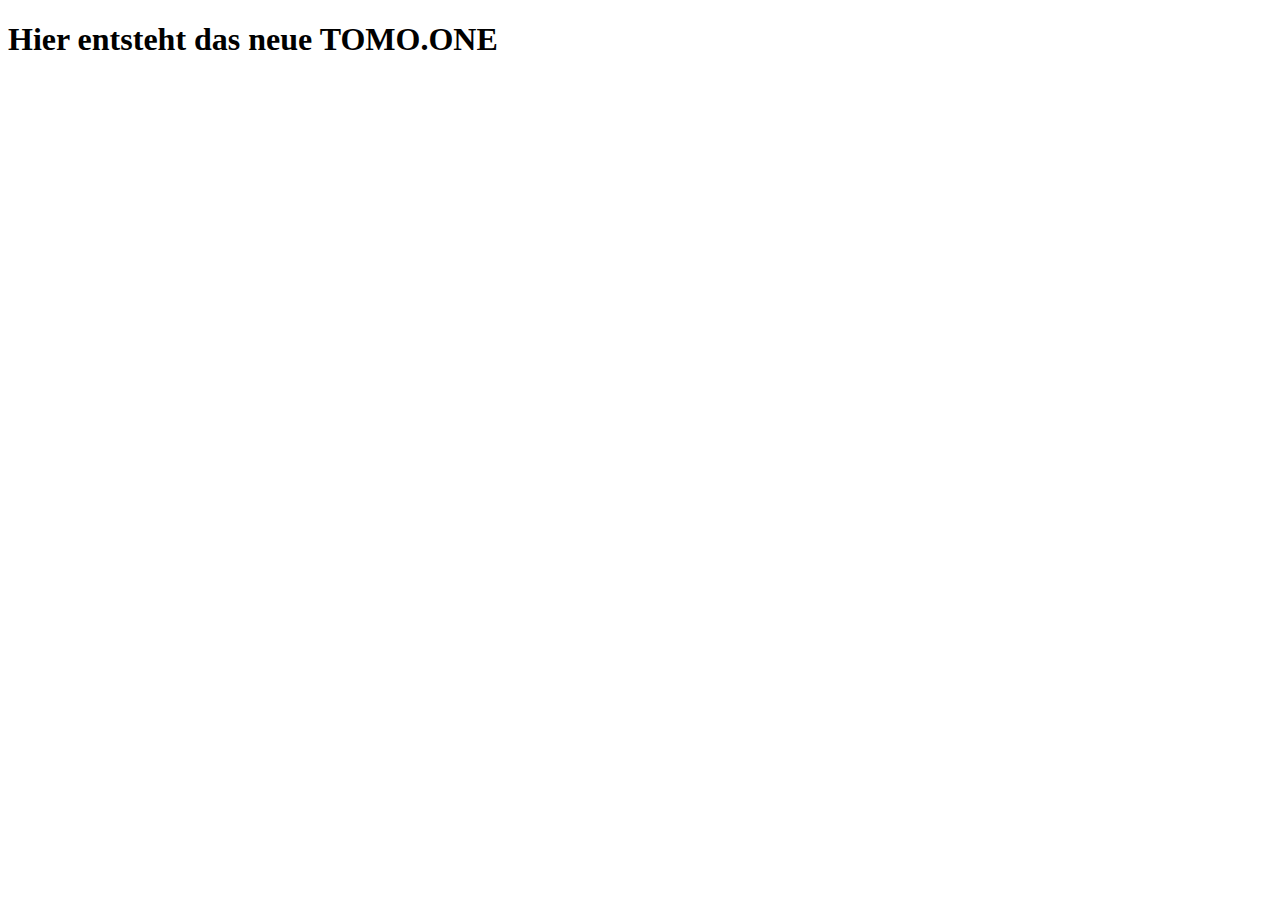
==== index.html @ e06f419a "index.html revised" ====
<!DOCTYPE html>
<html lang="de">
  <head>
    <meta charset="utf-8">
    <meta name="viewport" content="width=device-width, initial-scale=1.0">
    <title>TOMO ONE</title>
  </head>
  <body>
    <h1>Hier entsteht das neue TOMO.ONE</h1>

  </body>
</html>
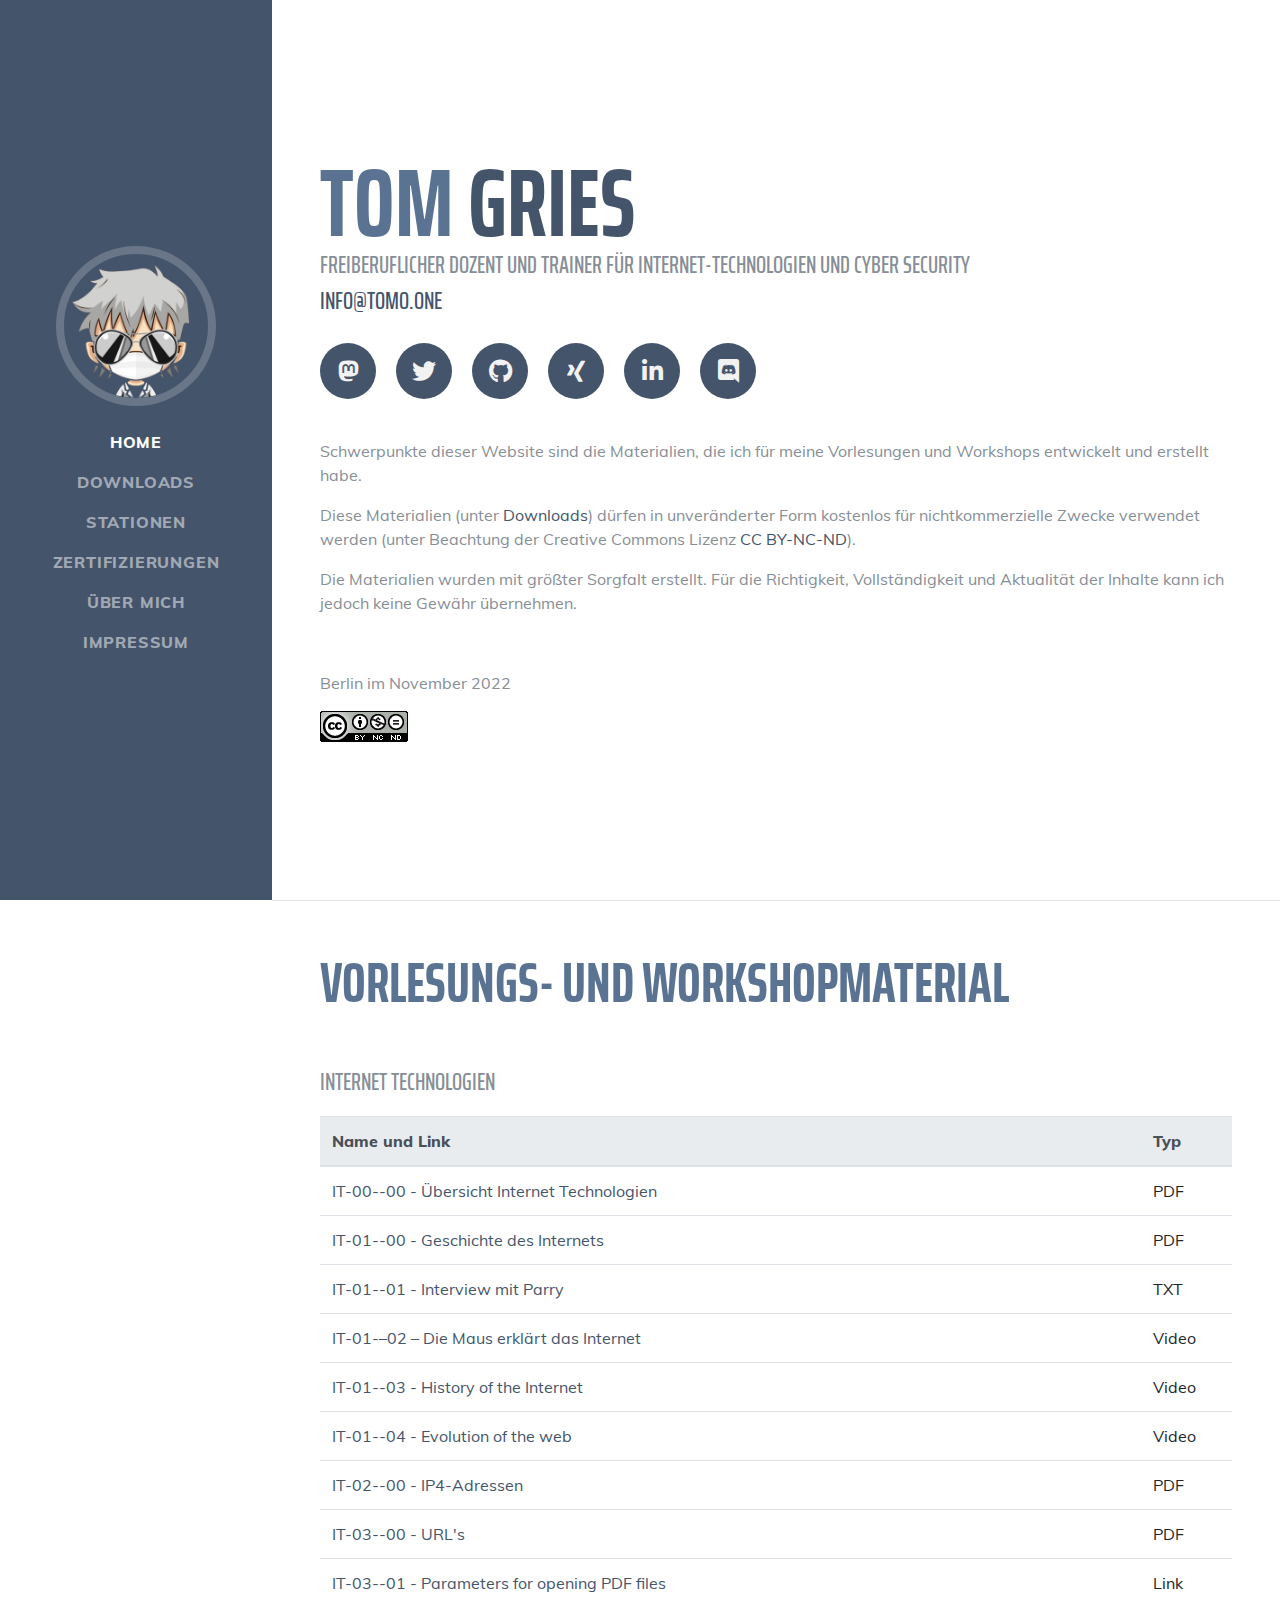
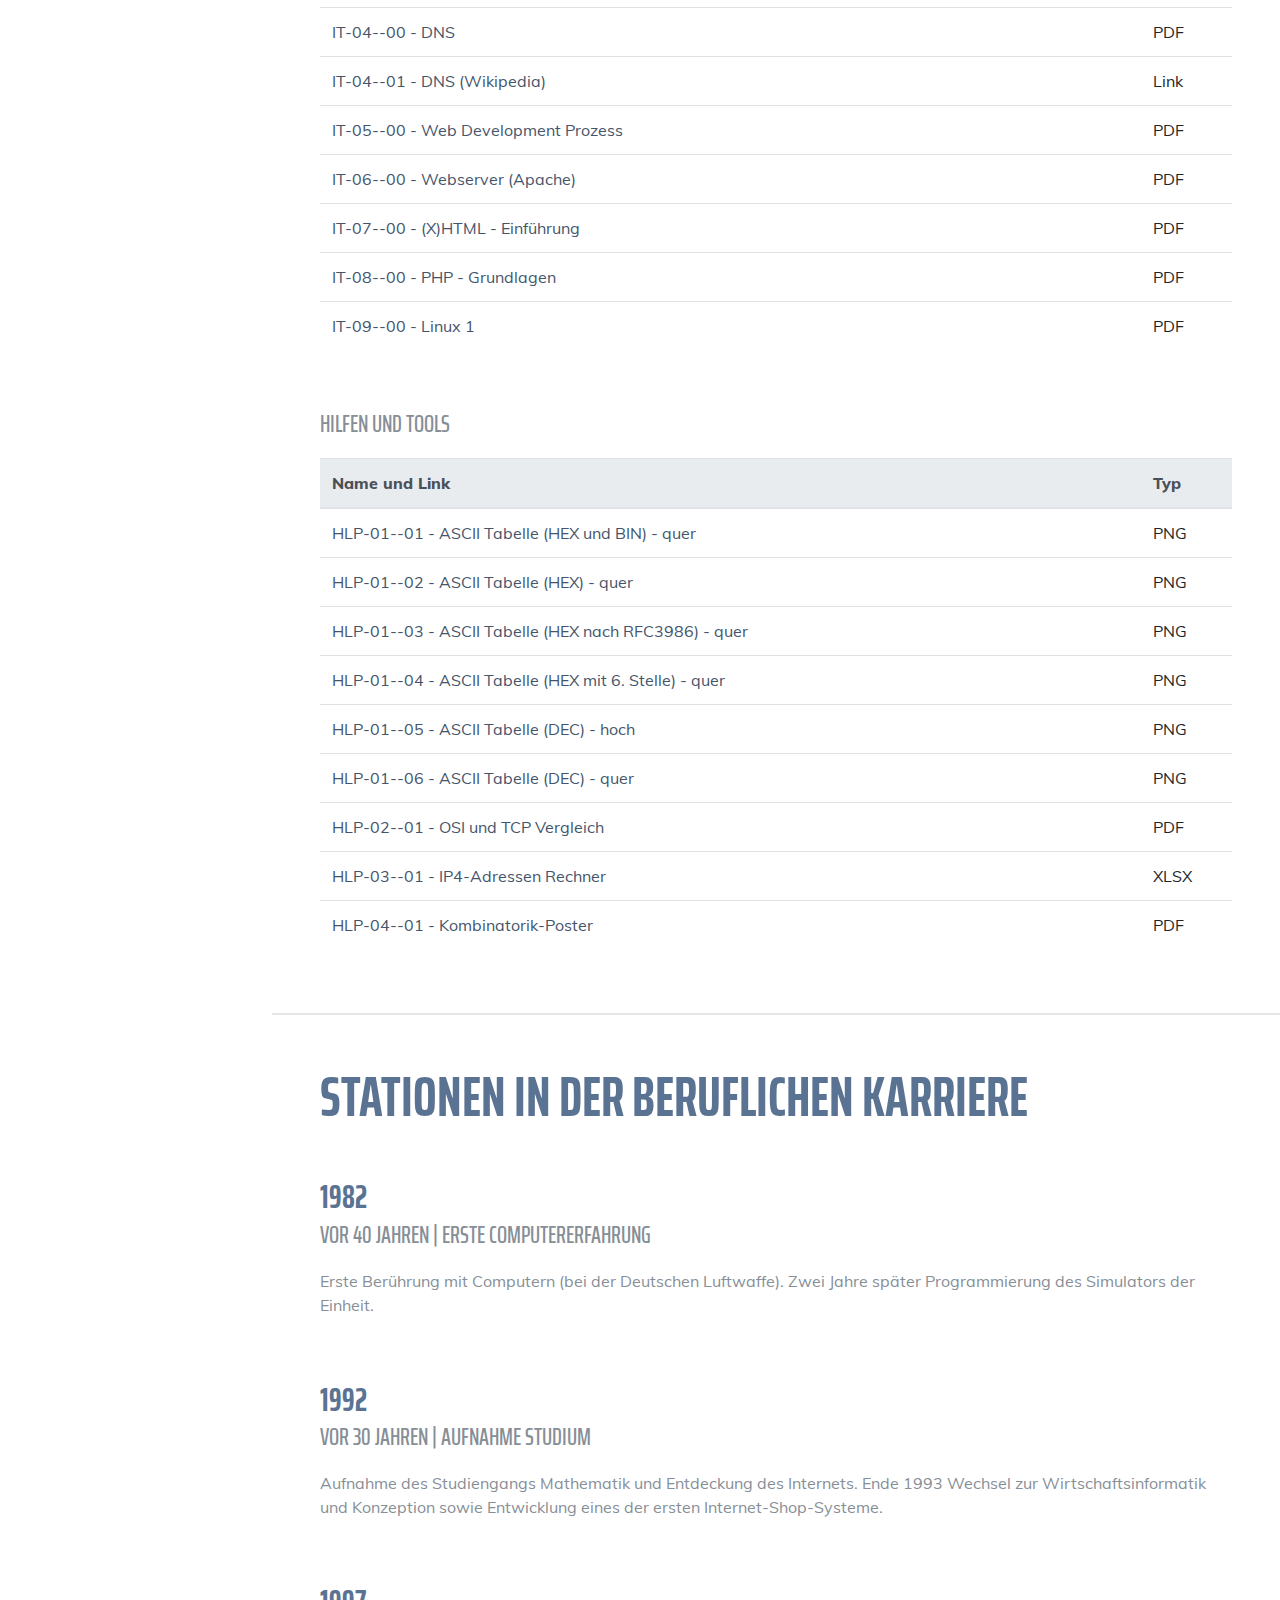
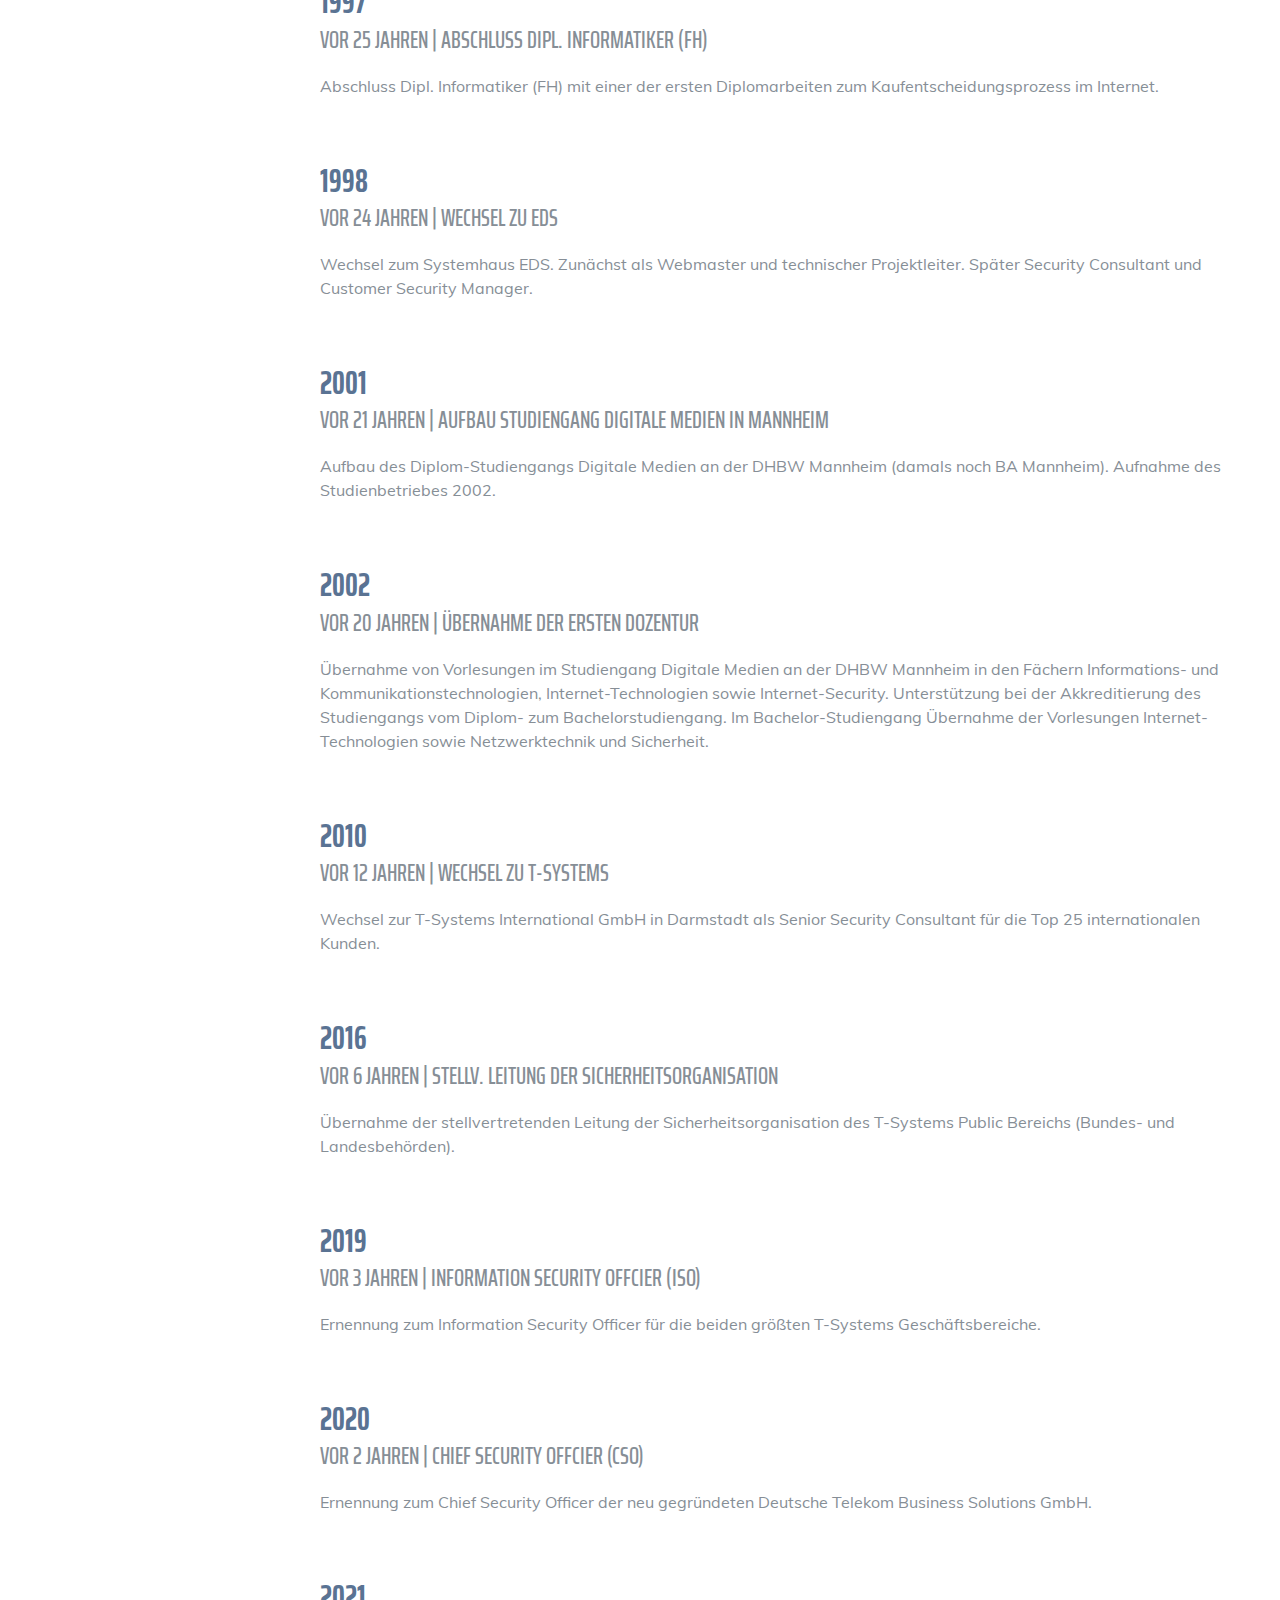
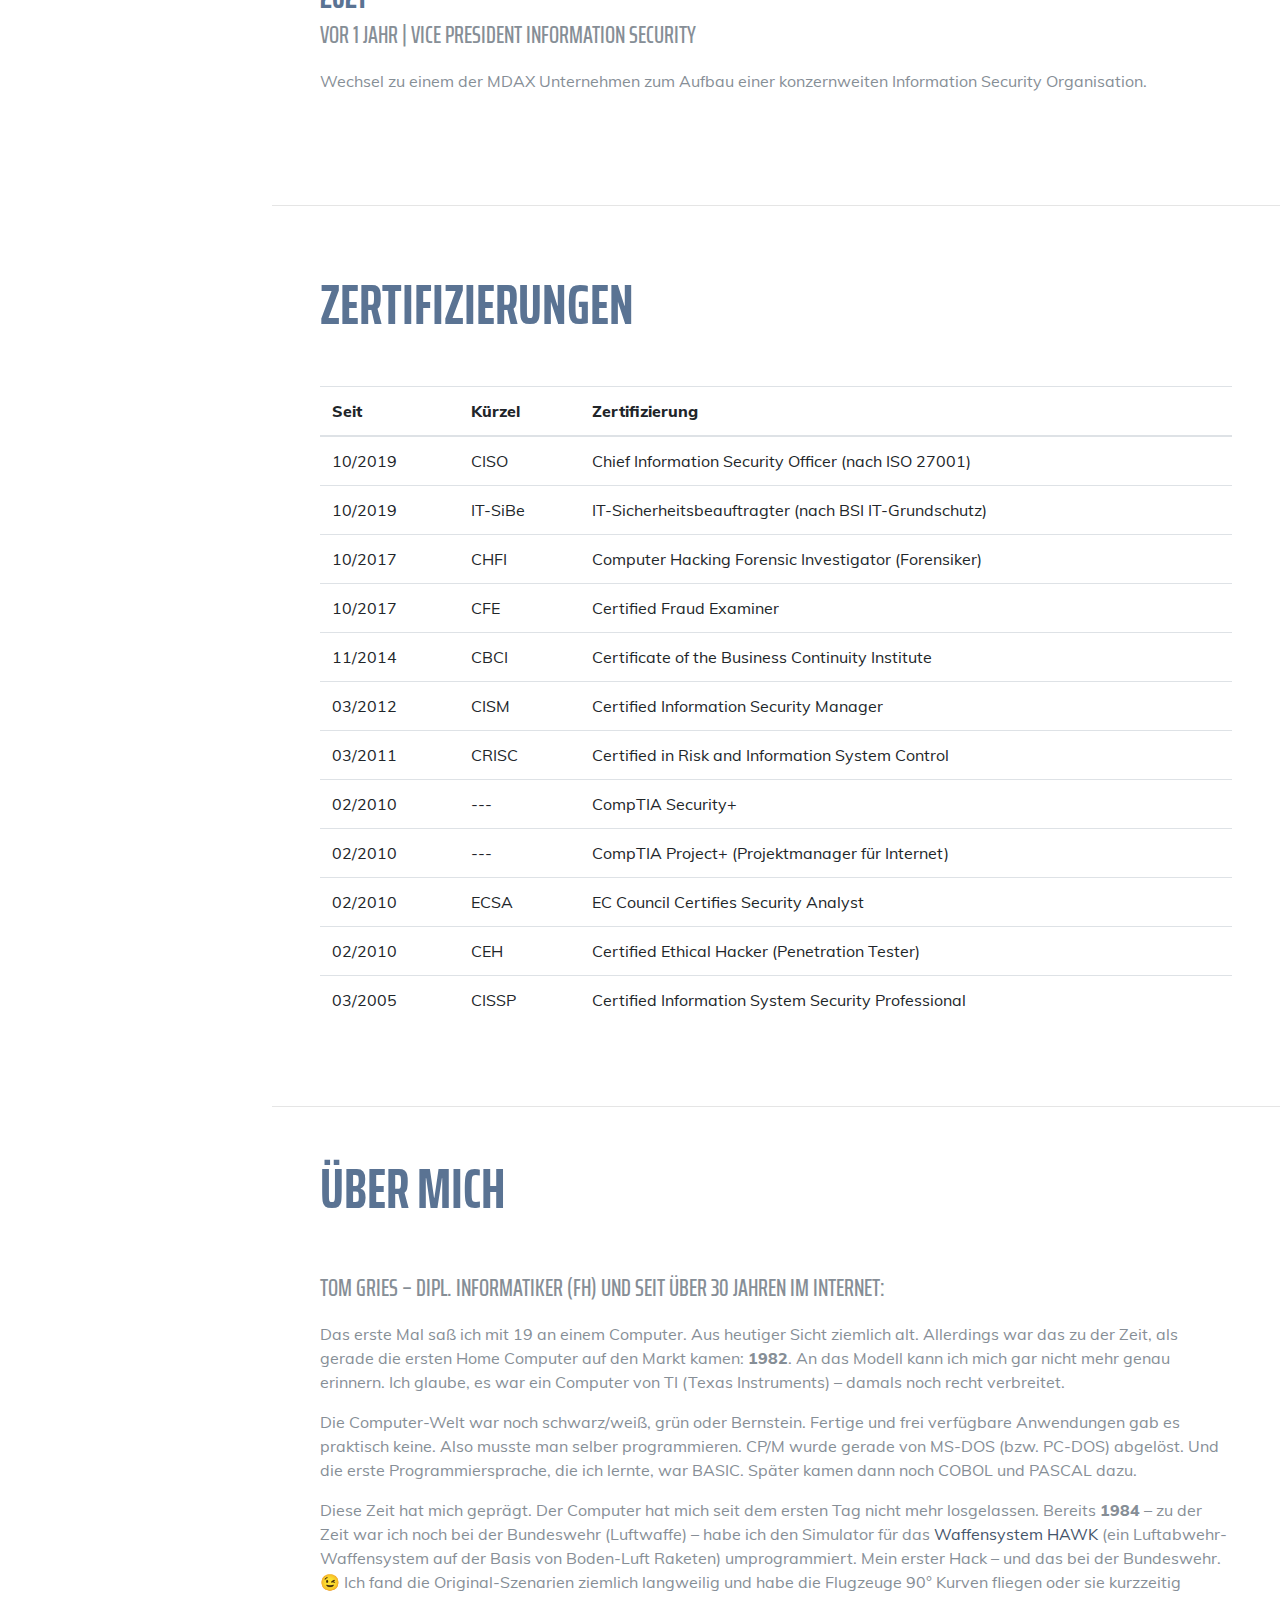
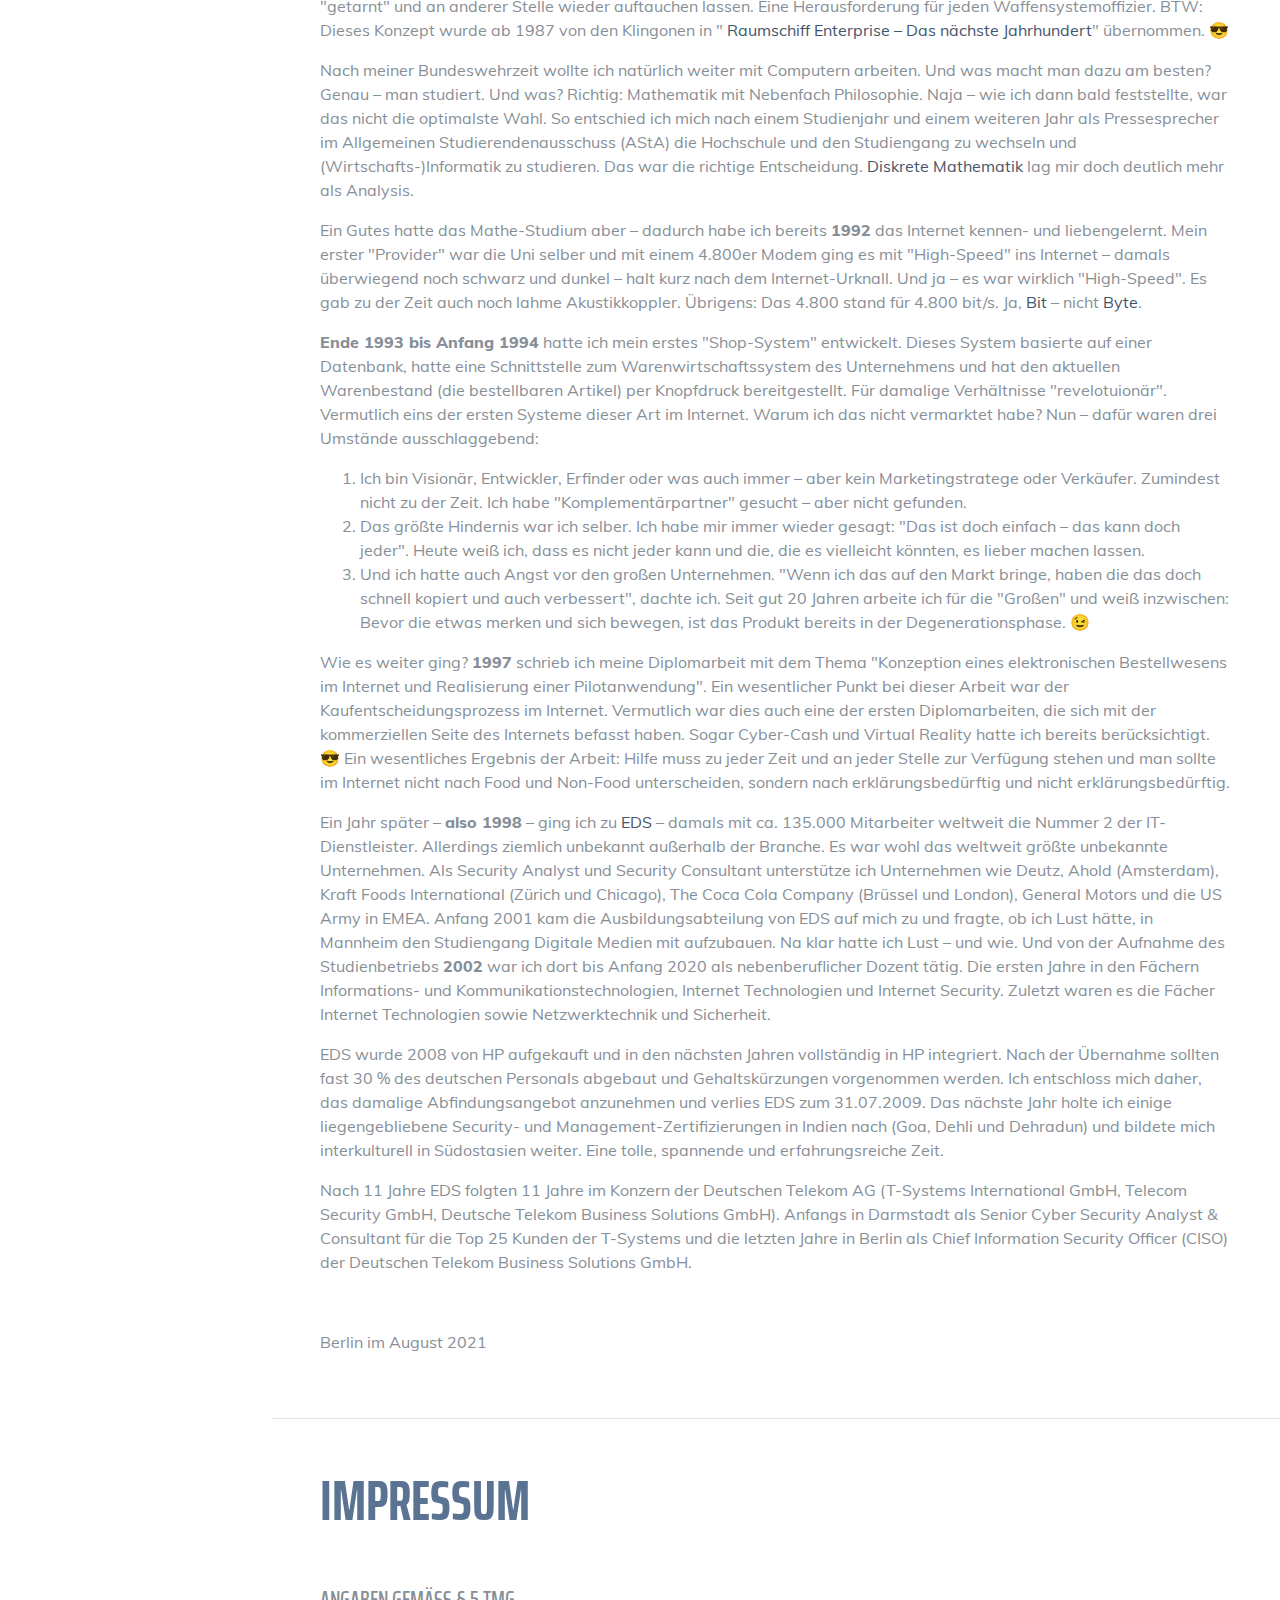
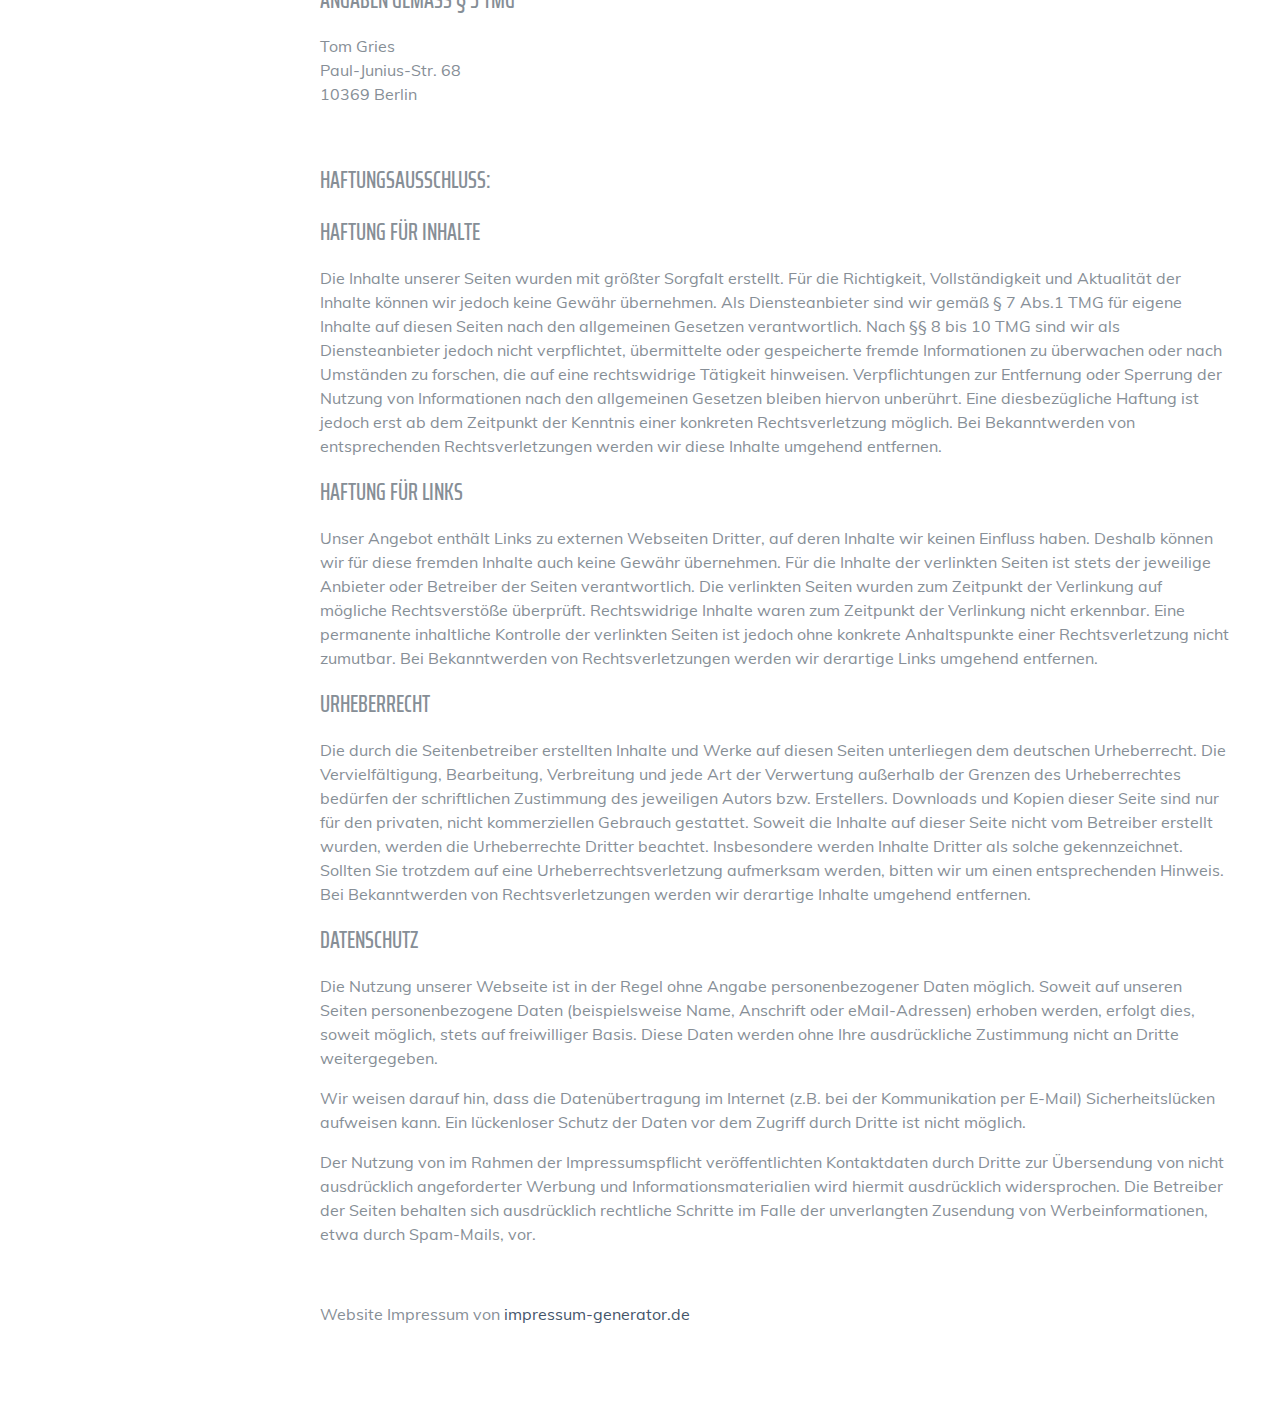
==== commit 2c7509b8: "Release candidate 2022-11-20 - tomo.html renamed to index.html" ====
--- a/index.html
+++ b/index.html
@@ -1,12 +1,647 @@
 <!DOCTYPE html>
-<html lang="de">
-  <head>
+<html lang="de"><head>
+<meta http-equiv="content-type" content="text/html; charset=UTF-8">
+
     <meta charset="utf-8">
-    <meta name="viewport" content="width=device-width, initial-scale=1.0">
-    <title>TOMO ONE</title>
-  </head>
-  <body>
-    <h1>Hier entsteht das neue TOMO.ONE</h1>
-
-  </body>
-</html>
+    <meta name="viewport" content="width=device-width, initial-scale=1, shrink-to-fit=no">
+    <meta name="description" content="">
+    <meta name="author" content="Tom Gries">
+
+    <title>TOMO.ONE</title>
+
+    <!-- Bootstrap core CSS -->
+    <link href="./.include/bootstrap.min.css" rel="stylesheet">
+
+    <!-- Custom fonts for this template -->
+    <link href="./.include/fonts.css" rel="stylesheet">
+    <link href="./.include/fontawesome.min.css" rel="stylesheet">
+
+    <!-- Custom styles for this template -->
+    <link href="./.include/resume.min.css" rel="stylesheet">
+    <link href="./.include/tomo-one.css" rel="stylesheet">
+
+</head>
+
+<body id="page-top">
+
+    <nav class="navbar navbar-expand-lg navbar-dark bg-primary fixed-top" id="sideNav">
+        <a class="navbar-brand js-scroll-trigger" href="#page-top">
+            <span class="d-block d-lg-none">Tom  Gries</span>
+            <span class="d-none d-lg-block">
+        <img class="img-fluid img-profile rounded-circle mx-auto mb-2" src="./images/TOMO-Mii_white2_640x640.png" alt="">
+      </span>
+        </a>
+        <button class="navbar-toggler" type="button" data-toggle="collapse" data-target="#navbarSupportedContent" aria-controls="navbarSupportedContent" aria-expanded="false" aria-label="Toggle navigation">
+      <span class="navbar-toggler-icon"></span>
+    </button>
+        <div class="collapse navbar-collapse" id="navbarSupportedContent">
+            <ul class="navbar-nav">
+                <li class="nav-item">
+                    <a class="nav-link js-scroll-trigger active" href="#home">Home</a>
+                </li>
+                <li class="nav-item">
+                    <a class="nav-link js-scroll-trigger" href="#downloads">Downloads</a>
+                </li>
+                <li class="nav-item">
+                    <a class="nav-link js-scroll-trigger" href="#stationen">Stationen</a>
+                </li>
+                <li class="nav-item">
+                    <a class="nav-link js-scroll-trigger" href="#certs">Zertifizierungen</a>
+                </li>
+                <li class="nav-item">
+                    <a class="nav-link js-scroll-trigger" href="#about">Über mich</a>
+                </li>
+                <li class="nav-item">
+                    <a class="nav-link js-scroll-trigger" href="#impressum">Impressum</a>
+                </li>
+            </ul>
+        </div>
+    </nav>
+
+    <div class="container-fluid p-0">
+
+        <section class="resume-section p-3 p-lg-5 d-flex align-items-center" id="home">
+            <div class="w-100">
+                <h1 class="mb-0">Tom
+                    <span class="text-primary">Gries</span>
+                </h1>
+                <div class="subheading mb-0">Freiberuflicher Dozent und Trainer für Internet-Technologien und Cyber Security</div>
+                <div class="subheading mb-4"><a href="mailto:info@tomo.one">info@tomo.one</a></div>
+                <div class="social-icons">
+                    <a href="https://social.tchncs.de/@tomo">
+                        <i class="fab fa-mastodon"></i>
+                    </a>
+                    <a href="https://twitter.com/_TomGries_">
+                        <i class="fab fa-twitter"></i>
+                    </a>
+                    <a href="https://github.com/tomo-one">
+                        <i class="fab fa-github"></i>
+                    </a>
+                    <a href="https://www.xing.com/profile/Tom_Gries">
+                        <i class="fab fa-xing"></i>
+                    </a>
+                    <a href="https://www.linkedin.com/in/tomgries/">
+                        <i class="fab fa-linkedin-in"></i>
+                    </a>
+                    <a href="https://discord.gg/vsZCUYxrZB">
+                        <i class="fab fa-discord"></i>
+                    </a>
+                    <!--
+          <a href="#">
+            <i class="fab fa-github"></i>
+          </a>
+          <a href="#">
+            <i class="fab fa-twitter"></i>
+          </a>
+          <a href="#">
+            <i class="fab fa-facebook-f"></i>
+          </a>
+-->
+                </div>
+                <p>&nbsp;</p>
+                <p>Schwerpunkte dieser Website sind die Materialien, die ich für meine Vorlesungen 
+                    und Workshops entwickelt und erstellt habe.</p>
+                <p>Diese Materialien (unter <a href="#downloads">Downloads</a>) dürfen in unveränderter
+                     Form kostenlos für nichtkommerzielle Zwecke verwendet werden (unter Beachtung der Creative Commons Lizenz <a href="https://creativecommons.org/licenses/by-nc-nd/3.0/de/" target="_new">CC BY-NC-ND</a>).</p>
+                <p>Die Materialien wurden mit größter Sorgfalt erstellt. Für die Richtigkeit, 
+                    Vollständigkeit und Aktualität der Inhalte kann ich jedoch keine Gewähr übernehmen.</p>
+                <p>&nbsp;</p>
+                <p>Berlin im November 2022</p>
+                <img src="./images/CC_BY-NC-ND_88x31.png" />
+            </div>
+        </section>
+
+        <hr class="m-0">
+
+        <section class="resume-section p-3 p-lg-5 d-flex align-items-center" id="downloads">
+            <div class="w-100">
+                <h2 class="mb-5">Vorlesungs- und Workshopmaterial</h2>
+                <div class="subheading mb-3">Internet Technologien</div>
+                <table class="table">
+                    <thead class="thead-light">
+                        <tr>
+                            <th width="90%">Name und Link</th>
+                            <th width="10%">Typ</th>
+                        </tr>
+                    </thead>
+                    <tbody>
+                        <tr>
+                            <td><a href="http://docs.tx7.de/TT-HJY" target="_blank">IT-00--00 - Übersicht Internet Technologien</a></td>
+                            <td>PDF</td>
+                        </tr>
+                        <tr>
+                            <td><a href="http://docs.tx7.de/TT-A4V" target="_blank">IT-01--00 - Geschichte des Internets</a></td>
+                            <td>PDF</td>
+                        </tr>
+                        <tr>
+                            <td><a href="http://docs.tx7.de/TT-FMR" target="_blank">IT-01--01 - Interview mit Parry</a></td>
+                            <td>TXT</td>
+                        </tr>
+                        <tr>
+                            <td><a href="http://docs.tx7.de/TT-YJ6" target="_blank">IT-01-–02 – Die Maus erklärt das Internet</a></td>
+                            <td>Video</td>
+                        </tr>
+                        <tr>
+                            <td><a href="http://docs.tx7.de/TT-46T" target="_blank">IT-01--03 - History of the Internet</a></td>
+                            <td>Video</td>
+                        </tr>
+                        <tr>
+                            <td><a href="http://docs.tx7.de/TT-DPX" target="_blank">IT-01--04 - Evolution of the web</a></td>
+                            <td>Video</td>
+                        </tr>
+                        <tr>
+                            <td><a href="http://docs.tx7.de/TT-65F" target="_blank">IT-02--00 - IP4-Adressen</a></td>
+                            <td>PDF</td>
+                        </tr>
+                        <tr>
+                            <td><a href="http://docs.tx7.de/TT-H5R" target="_blank">IT-03--00 - URL's</a></td>
+                            <td>PDF</td>
+                        </tr>
+                        <tr>
+                            <td><a href="http://docs.tx7.de/TT-U9M" target="_blank">IT-03--01 - Parameters for opening PDF files</a></td>
+                            <td>Link</td>
+                        </tr>
+                        <tr>
+                            <td><a href="http://docs.tx7.de/TT-LGB" target="_blank">IT-04--00 - DNS</a></td>
+                            <td>PDF</td>
+                        </tr>
+                        <tr>
+                            <td><a href="http://docs.tx7.de/TT-8SV" target="_blank">IT-04--01 - DNS (Wikipedia)</a></td>
+                            <td>Link</td>
+                        </tr>
+                        <tr>
+                            <td><a href="http://docs.tx7.de/TT-RC4" target="_blank">IT-05--00 - Web Development Prozess</a></td>
+                            <td>PDF</td>
+                        </tr>
+                        <tr>
+                            <td><a href="http://docs.tx7.de/TT-NC7" target="_blank">IT-06--00 - Webserver (Apache)</a></td>
+                            <td>PDF</td>
+                        </tr>
+                        <tr>
+                            <td><a href="http://docs.tx7.de/TT-VL4" target="_blank">IT-07--00 - (X)HTML - Einführung</a></td>
+                            <td>PDF</td>
+                        </tr>
+                        <tr>
+                            <td><a href="http://docs.tx7.de/TT-UU5" target="_blank">IT-08--00 - PHP - Grundlagen</a></td>
+                            <td>PDF</td>
+                        </tr>
+                        <tr>
+                            <td><a href="http://docs.tx7.de/TT-2XE" target="_blank">IT-09--00 - Linux 1</a></td>
+                            <td>PDF</td>
+                        </tr>
+                    </tbody>
+                </table>
+                <p>&nbsp;</p>
+                <div class="subheading mb-3">Hilfen und Tools</div>
+                <table class="table">
+                    <thead class="thead-light">
+                        <tr>
+                            <th width="90%">Name und Link</th>
+                            <th width="10%">Typ</th>
+                        </tr>
+                    </thead>
+                    <tbody>
+                        <tr>
+                            <td><a href="http://docs.tx7.de/TT-N5P" target="_blank">HLP-01--01 - ASCII Tabelle (HEX und BIN) - quer</a></td>
+                            <td>PNG</td>
+                        </tr>
+                        <tr>
+                            <td><a href="http://docs.tx7.de/TT-FUW" target="_blank">HLP-01--02 - ASCII Tabelle (HEX) - quer</a></td>
+                            <td>PNG</td>
+                        </tr>
+                        <tr>
+                            <td><a href="http://docs.tx7.de/TT-664" target="_blank">HLP-01--03 - ASCII Tabelle (HEX nach RFC3986) - quer</a></td>
+                            <td>PNG</td>
+                        </tr>
+                        <tr>
+                            <td><a href="http://docs.tx7.de/TT-LKJ" target="_blank">HLP-01--04 - ASCII Tabelle (HEX mit 6. Stelle) - quer</a></td>
+                            <td>PNG</td>
+                        </tr>
+                        <tr>
+                            <td><a href="http://docs.tx7.de/TT-D4E" target="_blank">HLP-01--05 - ASCII Tabelle (DEC) - hoch</a></td>
+                            <td>PNG</td>
+                        </tr>
+                        <tr>
+                            <td><a href="http://docs.tx7.de/TT-X4A" target="_blank">HLP-01--06 - ASCII Tabelle (DEC) - quer</a></td>
+                            <td>PNG</td>
+                        </tr>
+                        <tr>
+                            <td><a href="http://docs.tx7.de/TT-35F" target="_blank">HLP-02--01 - OSI und TCP Vergleich</a></td>
+                            <td>PDF</td>
+                        </tr>
+                        <tr>
+                            <td><a href="http://docs.tx7.de/TT-W4X" target="_blank">HLP-03--01 - IP4-Adressen Rechner</a></td>
+                            <td>XLSX</td>
+                        </tr>
+                        <tr>
+                            <td><a href="http://docs.tx7.de/TT-YXC" target="_blank">HLP-04--01 - Kombinatorik-Poster</a></td>
+                            <td>PDF</td>
+                        </tr>
+                    </tbody>
+                </table>
+            </div>
+        </section>
+
+        <hr class="m-0">
+
+        <hr class="m-0">
+
+        <section class="resume-section p-3 p-lg-5 d-flex justify-content-center" id="stationen">
+            <div class="w-100">
+                <h2 class="mb-5">Stationen in der beruflichen Karriere</h2>
+
+                <div class="resume-item d-flex flex-column flex-md-row justify-content-between mb-5">
+                    <div class="resume-content">
+                        <h3 class="mb-0">1982</h3>
+                        <div class="subheading mb-3">vor 40 Jahren | Erste Computererfahrung</div>
+                        <p>Erste Berührung mit Computern (bei der Deutschen Luftwaffe). Zwei Jahre später Programmierung des Simulators der Einheit.</p>
+                    </div>
+                </div>
+
+                <div class="resume-item d-flex flex-column flex-md-row justify-content-between mb-5">
+                    <div class="resume-content">
+                        <h3 class="mb-0">1992</h3>
+                        <div class="subheading mb-3">vor 30 Jahren | Aufnahme Studium</div>
+                        <p>Aufnahme des Studiengangs Mathematik und 
+Entdeckung des Internets. Ende 1993 Wechsel zur Wirtschaftsinformatik 
+und Konzeption sowie Entwicklung eines der ersten Internet-Shop-Systeme.</p>
+                    </div>
+                </div>
+
+                <div class="resume-item d-flex flex-column flex-md-row justify-content-between mb-5">
+                    <div class="resume-content">
+                        <h3 class="mb-0">1997</h3>
+                        <div class="subheading mb-3">vor 25 Jahren | Abschluss Dipl. Informatiker (FH)</div>
+                        <p>Abschluss Dipl. Informatiker (FH) mit einer der ersten Diplomarbeiten zum Kaufentscheidungsprozess im Internet.</p>
+                    </div>
+                </div>
+
+                <div class="resume-item d-flex flex-column flex-md-row justify-content-between mb-5">
+                    <div class="resume-content">
+                        <h3 class="mb-0">1998</h3>
+                        <div class="subheading mb-3">vor 24 Jahren | Wechsel zu EDS</div>
+                        <p> Wechsel zum Systemhaus EDS. Zunächst als 
+Webmaster und technischer Projektleiter. Später Security Consultant und 
+Customer Security Manager.</p>
+                    </div>
+                </div>
+
+                <div class="resume-item d-flex flex-column flex-md-row justify-content-between mb-5">
+                    <div class="resume-content">
+                        <h3 class="mb-0">2001</h3>
+                        <div class="subheading mb-3">vor 21 Jahren | Aufbau Studiengang Digitale Medien in Mannheim</div>
+                        <p>Aufbau des Diplom-Studiengangs Digitale 
+Medien an der DHBW Mannheim (damals noch BA Mannheim). Aufnahme des 
+Studienbetriebes 2002.</p>
+                    </div>
+                </div>
+
+                <div class="resume-item d-flex flex-column flex-md-row justify-content-between mb-5">
+                    <div class="resume-content">
+                        <h3 class="mb-0">2002</h3>
+                        <div class="subheading mb-3">vor 20 Jahren | Übernahme der ersten Dozentur</div>
+                        <p>Übernahme von Vorlesungen im Studiengang 
+Digitale Medien an der DHBW Mannheim in den Fächern Informations- und 
+Kommunikationstechnologien, Internet-Technologien sowie 
+Internet-Security. Unterstützung bei der Akkreditierung des
+                            Studiengangs vom Diplom- zum 
+Bachelorstudiengang. Im Bachelor-Studiengang Übernahme der Vorlesungen 
+Internet-Technologien sowie Netzwerktechnik und Sicherheit.</p>
+                    </div>
+                </div>
+
+                <div class="resume-item d-flex flex-column flex-md-row justify-content-between mb-5">
+                    <div class="resume-content">
+                        <h3 class="mb-0">2010</h3>
+                        <div class="subheading mb-3">vor 12 Jahren | Wechsel zu T-Systems</div>
+                        <p>Wechsel zur T-Systems International GmbH in Darmstadt als Senior Security Consultant für die Top 25 internationalen Kunden.</p>
+                    </div>
+                </div>
+
+                <div class="resume-item d-flex flex-column flex-md-row justify-content-between mb-5">
+                    <div class="resume-content">
+                        <h3 class="mb-0">2016</h3>
+                        <div class="subheading mb-3">vor 6 Jahren | Stellv. Leitung der Sicherheitsorganisation</div>
+                        <p>Übernahme der stellvertretenden Leitung der Sicherheitsorganisation des T-Systems Public Bereichs (Bundes- und Landesbehörden).</p>
+                    </div>
+                </div>
+
+                <div class="resume-item d-flex flex-column flex-md-row justify-content-between mb-5">
+                    <div class="resume-content">
+                        <h3 class="mb-0">2019</h3>
+                        <div class="subheading mb-3">vor 3 Jahren | Information Security Offcier (ISO)</div>
+                        <p>Ernennung zum Information Security Officer für die beiden größten T-Systems Geschäftsbereiche.</p>
+                    </div>
+                </div>
+
+                <div class="resume-item d-flex flex-column flex-md-row justify-content-between mb-5">
+                    <div class="resume-content">
+                        <h3 class="mb-0">2020</h3>
+                        <div class="subheading mb-3">vor 2 Jahren | Chief Security Offcier (CSO)</div>
+                        <p>Ernennung zum Chief Security Officer der neu gegründeten Deutsche Telekom Business Solutions GmbH.</p>
+                    </div>
+                </div>
+
+                <div class="resume-item d-flex flex-column flex-md-row justify-content-between mb-5">
+                    <div class="resume-content">
+                        <h3 class="mb-0">2021</h3>
+                        <div class="subheading mb-3">vor 1 Jahr | Vice President Information Security</div>
+                        <p>Wechsel zu einem der MDAX Unternehmen zum Aufbau einer konzernweiten Information Security Organisation.</p>
+                    </div>
+                </div>
+
+            </div>
+
+        </section>
+
+        <hr class="m-0">
+
+        <section class="resume-section p-3 p-lg-5 d-flex align-items-center" id="certs">
+            <div class="w-100">
+                <h2 class="mb-5">Zertifizierungen</h2>
+                <table class="table">
+                    <thead>
+                        <tr>
+                            <th>Seit</th>
+                            <th>Kürzel</th>
+                            <th>Zertifizierung</th>
+                        </tr>
+                    </thead>
+                    <tbody>
+                        <tr>
+                            <td>10/2019</td>
+                            <td>CISO</td>
+                            <td>Chief Information Security Officer (nach ISO 27001)</td>
+                        </tr>
+                        <tr>
+                            <td>10/2019</td>
+                            <td>IT-SiBe</td>
+                            <td>IT-Sicherheitsbeauftragter (nach BSI IT-Grundschutz)</td>
+                        </tr>
+                        <tr>
+                            <td>10/2017</td>
+                            <td>CHFI</td>
+                            <td>Computer Hacking Forensic Investigator (Forensiker)</td>
+                        </tr>
+                        <tr>
+                            <td>10/2017</td>
+                            <td>CFE</td>
+                            <td>Certified Fraud Examiner</td>
+                        </tr>
+                        <tr>
+                            <td>11/2014</td>
+                            <td>CBCI</td>
+                            <td>Certificate of the Business Continuity Institute</td>
+                        </tr>
+                        <tr>
+                            <td>03/2012</td>
+                            <td>CISM</td>
+                            <td>Certified Information Security Manager</td>
+                        </tr>
+                        <tr>
+                            <td>03/2011</td>
+                            <td>CRISC</td>
+                            <td>Certified in Risk and Information System Control</td>
+                        </tr>
+                        <tr>
+                            <td>02/2010</td>
+                            <td>---</td>
+                            <td>CompTIA Security+</td>
+                        </tr>
+                        <tr>
+                            <td>02/2010</td>
+                            <td>---</td>
+                            <td>CompTIA Project+ (Projektmanager für Internet)</td>
+                        </tr>
+                        <tr>
+                            <td>02/2010</td>
+                            <td>ECSA</td>
+                            <td>EC Council Certifies Security Analyst</td>
+                        </tr>
+                        <tr>
+                            <td>02/2010</td>
+                            <td>CEH</td>
+                            <td>Certified Ethical Hacker (Penetration Tester)</td>
+                        </tr>
+                        <tr>
+                            <td>03/2005</td>
+                            <td>CISSP</td>
+                            <td>Certified Information System Security Professional</td>
+                        </tr>
+                    </tbody>
+                </table>
+            </div>
+        </section>
+
+        <hr class="m-0">
+
+        <section class="resume-section p-3 p-lg-5 d-flex align-items-center" id="about">
+            <div class="w-100">
+                <h2 class="mb-5">Über mich</h2>
+                <p class="subheading">Tom Gries – Dipl. Informatiker (FH) und seit über 30 Jahren im Internet:</p>
+                <p>Das erste Mal saß ich mit 19 an einem Computer. Aus 
+heutiger Sicht ziemlich alt. Allerdings war das zu der Zeit, als gerade 
+die ersten Home Computer auf den Markt kamen: <strong>1982</strong>. An das Modell kann ich mich gar nicht mehr
+                    genau erinnern. Ich glaube, es war ein Computer von TI (Texas Instruments) – damals noch recht verbreitet.</p>
+                <p>Die Computer-Welt war noch schwarz/weiß, grün oder 
+Bernstein. Fertige und frei verfügbare Anwendungen gab es praktisch 
+keine. Also musste man selber programmieren. CP/M wurde gerade von 
+MS-DOS (bzw. PC-DOS) abgelöst. Und die erste Programmiersprache,
+                    die ich lernte, war BASIC. Später kamen dann noch 
+COBOL und PASCAL dazu.</p>
+                <p>Diese Zeit hat mich geprägt. Der Computer hat mich seit dem ersten Tag nicht mehr losgelassen. Bereits <strong>1984</strong> – zu der Zeit war ich noch bei der Bundeswehr (Luftwaffe) – habe ich den Simulator für das <a href="https://de.wikipedia.org/wiki/MIM-23_HAWK" target="_blank" rel="noopener">Waffensystem HAWK</a>
+ (ein Luftabwehr-Waffensystem auf der Basis von Boden-Luft Raketen) 
+umprogrammiert. Mein erster Hack – und das bei der Bundeswehr. 😉 Ich 
+fand die Original-Szenarien ziemlich langweilig
+                    und habe die Flugzeuge 90° Kurven fliegen oder sie 
+kurzzeitig "getarnt" und an anderer Stelle wieder auftauchen lassen. 
+Eine Herausforderung für jeden Waffensystemoffizier. BTW: Dieses Konzept
+ wurde ab 1987 von den Klingonen in "
+                    <a href="https://de.wikipedia.org/wiki/Raumschiff_Enterprise_%E2%80%93_Das_n%C3%A4chste_Jahrhundert" target="_blank" rel="noopener">Raumschiff Enterprise – Das nächste Jahrhundert</a>" übernommen. 😎</p>
+                <p>Nach meiner Bundeswehrzeit wollte ich natürlich 
+weiter mit Computern arbeiten. Und was macht man dazu am besten? Genau –
+ man studiert. Und was? Richtig: Mathematik mit Nebenfach Philosophie. 
+Naja – wie ich dann bald feststellte, war das
+                    nicht die optimalste Wahl. So entschied ich mich 
+nach einem Studienjahr und einem weiteren Jahr als Pressesprecher im 
+Allgemeinen Studierendenausschuss (AStA) die Hochschule und den 
+Studiengang zu wechseln und (Wirtschafts-)Informatik
+                    zu studieren. Das war die richtige Entscheidung. <a href="https://de.wikipedia.org/wiki/Diskrete_Mathematik" target="_blank" rel="noopener">Diskrete Mathematik</a> lag mir doch deutlich mehr als Analysis.</p>
+                <p>Ein Gutes hatte das Mathe-Studium aber – dadurch habe ich bereits <strong>1992</strong>
+ das Internet kennen- und liebengelernt. Mein erster "Provider" war die 
+Uni selber und mit einem 4.800er Modem ging es mit "High-Speed" ins 
+Internet
+                    – damals überwiegend noch schwarz und dunkel – halt 
+kurz nach dem Internet-Urknall. Und ja – es war wirklich "High-Speed". 
+Es gab zu der Zeit auch noch lahme Akustikkoppler. Übrigens: Das 4.800 
+stand für 4.800 bit/s. Ja, <a href="https://de.wikipedia.org/wiki/Bit" target="_blank" rel="noopener">Bit</a> – nicht <a href="https://de.wikipedia.org/wiki/Byte" target="_blank" rel="noopener">Byte</a>.</p>
+                <p><strong>Ende 1993 bis Anfang 1994</strong> hatte ich 
+mein erstes "Shop-System" entwickelt. Dieses System basierte auf einer 
+Datenbank, hatte eine Schnittstelle zum Warenwirtschaftssystem des 
+Unternehmens und hat den aktuellen Warenbestand
+                    (die bestellbaren Artikel) per Knopfdruck 
+bereitgestellt. Für damalige Verhältnisse "revelotuionär". Vermutlich 
+eins der ersten Systeme dieser Art im Internet. Warum ich das nicht 
+vermarktet habe? Nun – dafür waren drei Umstände ausschlaggebend:</p>
+                <ol>
+                    <li>Ich bin Visionär, Entwickler, Erfinder oder was 
+auch immer – aber kein Marketingstratege oder Verkäufer. Zumindest nicht
+ zu der Zeit. Ich habe "Komplementärpartner" gesucht – aber nicht 
+gefunden.</li>
+                    <li>Das größte Hindernis war ich selber. Ich habe 
+mir immer wieder gesagt: "Das ist doch einfach – das kann doch jeder". 
+Heute weiß ich, dass es nicht jeder kann und die, die es vielleicht 
+könnten, es lieber machen lassen.</li>
+                    <li>Und ich hatte auch Angst vor den großen 
+Unternehmen. "Wenn ich das auf den Markt bringe, haben die das doch 
+schnell kopiert und auch verbessert", dachte ich. Seit gut 20 Jahren 
+arbeite ich für die "Großen" und weiß inzwischen: Bevor
+                        die etwas merken und sich bewegen, ist das 
+Produkt bereits in der Degenerationsphase. 😉</li>
+                </ol>
+                <p>Wie es weiter ging? <strong>1997</strong> schrieb ich
+ meine Diplomarbeit mit dem Thema "Konzeption eines elektronischen 
+Bestellwesens im Internet und Realisierung einer Pilotanwendung". Ein 
+wesentlicher Punkt bei dieser Arbeit war der
+                    Kaufentscheidungsprozess im Internet. Vermutlich war
+ dies auch eine der ersten Diplomarbeiten, die sich mit der 
+kommerziellen Seite des Internets befasst haben. Sogar Cyber-Cash und 
+Virtual Reality hatte ich bereits berücksichtigt.
+                    😎 Ein wesentliches Ergebnis der Arbeit: Hilfe muss 
+zu jeder Zeit und an jeder Stelle zur Verfügung stehen und man sollte im
+ Internet nicht nach Food und Non-Food unterscheiden, sondern nach 
+erklärungsbedürftig und nicht erklärungsbedürftig.</p>
+                <p>Ein Jahr später – <strong>also 1998</strong> – ging ich zu <a href="https://de.wikipedia.org/wiki/Electronic_Data_Systems" target="_blank" rel="noopener">EDS</a>
+ – damals mit ca. 135.000 Mitarbeiter weltweit die Nummer 2 der 
+IT-Dienstleister.
+                    Allerdings ziemlich unbekannt außerhalb der Branche.
+ Es war wohl das weltweit größte unbekannte Unternehmen. Als Security 
+Analyst und Security Consultant unterstütze ich Unternehmen wie Deutz, 
+Ahold (Amsterdam), Kraft Foods International
+                    (Zürich und Chicago), The Coca Cola Company (Brüssel
+ und London), General Motors und die US Army in EMEA. Anfang 2001 kam 
+die Ausbildungsabteilung von EDS auf mich zu und fragte, ob ich Lust 
+hätte, in Mannheim den Studiengang Digitale
+                    Medien mit aufzubauen. Na klar hatte ich Lust – und 
+wie. Und von der Aufnahme des Studienbetriebs <strong>2002</strong> war 
+ich dort bis Anfang 2020 als nebenberuflicher Dozent tätig. Die ersten 
+Jahre in den Fächern Informations- und
+                    Kommunikationstechnologien, Internet Technologien 
+und Internet Security. Zuletzt waren es die Fächer Internet Technologien
+ sowie Netzwerktechnik und Sicherheit.</p>
+                <p>EDS wurde 2008 von HP aufgekauft und in den nächsten 
+Jahren vollständig in HP integriert. Nach der Übernahme sollten fast 30 %
+ des deutschen Personals abgebaut und Gehaltskürzungen vorgenommen 
+werden. Ich entschloss mich daher, das damalige
+                    Abfindungsangebot anzunehmen und verlies EDS zum 
+31.07.2009. Das nächste Jahr holte ich einige liegengebliebene Security-
+ und Management-Zertifizierungen in Indien nach (Goa, Dehli und 
+Dehradun) und bildete mich interkulturell in Südostasien
+                    weiter. Eine tolle, spannende und erfahrungsreiche 
+Zeit.
+                </p>
+                <p>Nach 11 Jahre EDS folgten 11 Jahre im Konzern der 
+Deutschen Telekom AG (T-Systems International GmbH, Telecom Security 
+GmbH, Deutsche Telekom Business Solutions GmbH). Anfangs in Darmstadt 
+als Senior Cyber Security Analyst &amp; Consultant
+                    für die Top 25 Kunden der T-Systems und die letzten 
+Jahre in Berlin als Chief Information Security Officer (CISO) der 
+Deutschen Telekom Business Solutions GmbH.</p>
+
+                <p>&nbsp;</p>
+                <p>Berlin im August 2021</p>
+
+            </div>
+        </section>
+
+        <hr class="m-0">
+
+        <section class="resume-section p-3 p-lg-5 d-flex align-items-center" id="impressum">
+            <div class="w-100">
+                <h2 class="mb-5">Impressum</h2>
+                <p class="subheading">Angaben gemäß § 5 TMG</p>
+                <p>Tom Gries<br>Paul-Junius-Str. 68<br>10369 Berlin</p>
+                <p>&nbsp;</p>
+                <p class="subheading">Haftungsausschluss:</p>
+                <p class="subheading">Haftung für Inhalte</p>
+                <p>Die Inhalte unserer Seiten wurden mit größter 
+Sorgfalt erstellt. Für die Richtigkeit, Vollständigkeit und Aktualität 
+der Inhalte können wir jedoch keine Gewähr übernehmen. Als 
+Diensteanbieter sind wir gemäß § 7 Abs.1 TMG für eigene Inhalte
+                    auf diesen Seiten nach den allgemeinen Gesetzen 
+verantwortlich. Nach §§ 8 bis 10 TMG sind wir als Diensteanbieter jedoch
+ nicht verpflichtet, übermittelte oder gespeicherte fremde Informationen
+ zu überwachen oder nach Umständen zu forschen,
+                    die auf eine rechtswidrige Tätigkeit hinweisen. 
+Verpflichtungen zur Entfernung oder Sperrung der Nutzung von 
+Informationen nach den allgemeinen Gesetzen bleiben hiervon unberührt. 
+Eine diesbezügliche Haftung ist jedoch erst ab dem
+                    Zeitpunkt der Kenntnis einer konkreten 
+Rechtsverletzung möglich. Bei Bekanntwerden von entsprechenden 
+Rechtsverletzungen werden wir diese Inhalte umgehend entfernen.</p>
+                <p class="subheading">Haftung für Links</p>
+                <p>Unser Angebot enthält Links zu externen Webseiten 
+Dritter, auf deren Inhalte wir keinen Einfluss haben. Deshalb können wir
+ für diese fremden Inhalte auch keine Gewähr übernehmen. Für die Inhalte
+ der verlinkten Seiten ist stets der jeweilige
+                    Anbieter oder Betreiber der Seiten verantwortlich. 
+Die verlinkten Seiten wurden zum Zeitpunkt der Verlinkung auf mögliche 
+Rechtsverstöße überprüft. Rechtswidrige Inhalte waren zum Zeitpunkt der 
+Verlinkung nicht erkennbar. Eine permanente
+                    inhaltliche Kontrolle der verlinkten Seiten ist 
+jedoch ohne konkrete Anhaltspunkte einer Rechtsverletzung nicht 
+zumutbar. Bei Bekanntwerden von Rechtsverletzungen werden wir derartige 
+Links umgehend entfernen.</p>
+                <p class="subheading">Urheberrecht</p>
+                <p>Die durch die Seitenbetreiber erstellten Inhalte und 
+Werke auf diesen Seiten unterliegen dem deutschen Urheberrecht. Die 
+Vervielfältigung, Bearbeitung, Verbreitung und jede Art der Verwertung 
+außerhalb der Grenzen des Urheberrechtes bedürfen
+                    der schriftlichen Zustimmung des jeweiligen Autors 
+bzw. Erstellers. Downloads und Kopien dieser Seite sind nur für den 
+privaten, nicht kommerziellen Gebrauch gestattet. Soweit die Inhalte auf
+ dieser Seite nicht vom Betreiber erstellt
+                    wurden, werden die Urheberrechte Dritter beachtet. 
+Insbesondere werden Inhalte Dritter als solche gekennzeichnet. Sollten 
+Sie trotzdem auf eine Urheberrechtsverletzung aufmerksam werden, bitten 
+wir um einen entsprechenden Hinweis.
+                    Bei Bekanntwerden von Rechtsverletzungen werden wir 
+derartige Inhalte umgehend entfernen.</p>
+                <p class="subheading">Datenschutz</p>
+                <p>Die Nutzung unserer Webseite ist in der Regel ohne 
+Angabe personenbezogener Daten möglich. Soweit auf unseren Seiten 
+personenbezogene Daten (beispielsweise Name, Anschrift oder 
+eMail-Adressen) erhoben werden, erfolgt dies, soweit möglich,
+                    stets auf freiwilliger Basis. Diese Daten werden 
+ohne Ihre ausdrückliche Zustimmung nicht an Dritte weitergegeben.</p>
+                <p>Wir weisen darauf hin, dass die Datenübertragung im 
+Internet (z.B. bei der Kommunikation per E-Mail) Sicherheitslücken 
+aufweisen kann. Ein lückenloser Schutz der Daten vor dem Zugriff durch 
+Dritte ist nicht möglich.</p>
+                <p>Der Nutzung von im Rahmen der Impressumspflicht 
+veröffentlichten Kontaktdaten durch Dritte zur Übersendung von nicht 
+ausdrücklich angeforderter Werbung und Informationsmaterialien wird 
+hiermit ausdrücklich widersprochen. Die Betreiber
+                    der Seiten behalten sich ausdrücklich rechtliche 
+Schritte im Falle der unverlangten Zusendung von Werbeinformationen, 
+etwa durch Spam-Mails, vor.</p>
+                <p>&nbsp;</p>
+                <p class="mb-5">Website Impressum von <a href="http://www.impressum-generator.de/" target="_blank">impressum-generator.de</a></p>
+            </div>
+        </section>
+
+    </div>
+
+    <!-- Bootstrap core JavaScript -->
+    <script src="./.include/jquery.min.js"></script>
+    <script src="./.include/bootstrap.bundle.min.js"></script>
+
+    <!-- Plugin JavaScript -->
+    <script src="./.include/jquery.easing.min.js"></script>
+
+    <!-- Custom scripts for this template -->
+    <script src="./.include/resume.min.js"></script>
+
+
+
+</body></html>--- a/.include/fonts.css
+++ b/.include/fonts.css
@@ -0,0 +1,184 @@
+/* latin */
+@font-face {
+  font-family: 'Muli';
+  font-style: normal;
+  font-weight: 400;
+/*  src: url(https://fonts.gstatic.com/s/muli/v28/7Auwp_0qiz-afTLGLQ.woff2) format('woff2'); */
+  src: url(./fonts/latin_muli_400_normal.woff2) format('woff2');
+  unicode-range: U+0000-00FF, U+0131, U+0152-0153, U+02BB-02BC, U+02C6, U+02DA, U+02DC, U+2000-206F, U+2074, U+20AC, U+2122, U+2191, U+2193, U+2212, U+2215, U+FEFF, U+FFFD;
+}
+
+/* latin */
+@font-face {
+  font-family: 'Muli';
+  font-style: normal;
+  font-weight: 800;
+/*  src: url(https://fonts.gstatic.com/s/muli/v28/7Auwp_0qiz-afTLGLQ.woff2) format('woff2'); */
+  src: url(./fonts/latin_muli_800_normal.woff2) format('woff2');
+  unicode-range: U+0000-00FF, U+0131, U+0152-0153, U+02BB-02BC, U+02C6, U+02DA, U+02DC, U+2000-206F, U+2074, U+20AC, U+2122, U+2191, U+2193, U+2212, U+2215, U+FEFF, U+FFFD;
+}
+
+/* latin */
+@font-face {
+  font-family: 'Muli';
+  font-style: italic;
+  font-weight: 400;
+/*  src: url(https://fonts.gstatic.com/s/muli/v28/7Au-p_0qiz-afTf2LwLT.woff2) format('woff2'); */
+  src: url(./fonts/latin_muli_400_italic.woff2) format('woff2');
+  unicode-range: U+0000-00FF, U+0131, U+0152-0153, U+02BB-02BC, U+02C6, U+02DA, U+02DC, U+2000-206F, U+2074, U+20AC, U+2122, U+2191, U+2193, U+2212, U+2215, U+FEFF, U+FFFD;
+}
+
+/* latin */
+@font-face {
+  font-family: 'Muli';
+  font-style: italic;
+  font-weight: 800;
+/*  src: url(https://fonts.gstatic.com/s/muli/v28/7Au-p_0qiz-afTf2LwLT.woff2) format('woff2'); */
+  src: url(./fonts/latin-ext_muli_800_italic.woff2) format('woff2');
+  unicode-range: U+0000-00FF, U+0131, U+0152-0153, U+02BB-02BC, U+02C6, U+02DA, U+02DC, U+2000-206F, U+2074, U+20AC, U+2122, U+2191, U+2193, U+2212, U+2215, U+FEFF, U+FFFD;
+}
+
+/* latin */
+@font-face {
+  font-family: 'Saira Extra Condensed';
+  font-style: normal;
+  font-weight: 500;
+/*  src: url(https://fonts.gstatic.com/s/sairaextracondensed/v11/-nFvOHYr-vcC7h8MklGBkrvmUG9rbpkisrTrG2vh2wph.woff2) format('woff2'); */
+  src: url(./fonts/latin_saira-extra-condensed_500_normal.woff2) format('woff2');
+  unicode-range: U+0000-00FF, U+0131, U+0152-0153, U+02BB-02BC, U+02C6, U+02DA, U+02DC, U+2000-206F, U+2074, U+20AC, U+2122, U+2191, U+2193, U+2212, U+2215, U+FEFF, U+FFFD;
+}
+
+/* latin */
+@font-face {
+  font-family: 'Saira Extra Condensed';
+  font-style: normal;
+  font-weight: 700;
+/*  src: url(https://fonts.gstatic.com/s/sairaextracondensed/v11/-nFvOHYr-vcC7h8MklGBkrvmUG9rbpkisrTrU23h2wph.woff2) format('woff2'); */
+  src: url(./fonts/latin_saira-extra-condensed_700_normal.woff2) format('woff2');
+  unicode-range: U+0000-00FF, U+0131, U+0152-0153, U+02BB-02BC, U+02C6, U+02DA, U+02DC, U+2000-206F, U+2074, U+20AC, U+2122, U+2191, U+2193, U+2212, U+2215, U+FEFF, U+FFFD;
+}
+
+/* ------------------------------------------------------- */
+
+/* latin-ext */
+@font-face {
+  font-family: 'Muli';
+  font-style: normal;
+  font-weight: 400;
+/*  src: url(https://fonts.gstatic.com/s/muli/v28/7Auwp_0qiz-afTzGLRrX.woff2) format('woff2'); */
+  src: url(./fonts/latin-ext_muli_400_normal.woff2) format('woff2');
+  unicode-range: U+0100-024F, U+0259, U+1E00-1EFF, U+2020, U+20A0-20AB, U+20AD-20CF, U+2113, U+2C60-2C7F, U+A720-A7FF;
+}
+
+/* latin-ext */
+@font-face {
+  font-family: 'Muli';
+  font-style: normal;
+  font-weight: 800;
+/*  src: url(https://fonts.gstatic.com/s/muli/v28/7Auwp_0qiz-afTzGLRrX.woff2) format('woff2'); */
+  src: url(./fonts/latin-ext_muli_800_normal.woff2) format('woff2');
+  unicode-range: U+0100-024F, U+0259, U+1E00-1EFF, U+2020, U+20A0-20AB, U+20AD-20CF, U+2113, U+2C60-2C7F, U+A720-A7FF;
+}
+
+/* latin-ext */
+@font-face {
+  font-family: 'Muli';
+  font-style: italic;
+  font-weight: 400;
+/*  src: url(https://fonts.gstatic.com/s/muli/v28/7Au-p_0qiz-afTf2IQLT8kU.woff2) format('woff2'); */
+  src: url(./fonts/latin-ext_muli_400_italic.woff2) format('woff2');
+  unicode-range: U+0100-024F, U+0259, U+1E00-1EFF, U+2020, U+20A0-20AB, U+20AD-20CF, U+2113, U+2C60-2C7F, U+A720-A7FF;
+}
+
+/* latin-ext */
+@font-face {
+  font-family: 'Muli';
+  font-style: italic;
+  font-weight: 800;
+/*  src: url(https://fonts.gstatic.com/s/muli/v28/7Au-p_0qiz-afTf2IQLT8kU.woff2) format('woff2'); */
+  src: url(./fonts/latin-ext_muli_800_italic.woff2) format('woff2');
+  unicode-range: U+0100-024F, U+0259, U+1E00-1EFF, U+2020, U+20A0-20AB, U+20AD-20CF, U+2113, U+2C60-2C7F, U+A720-A7FF;
+}
+
+/* latin-ext */
+@font-face {
+  font-family: 'Saira Extra Condensed';
+  font-style: normal;
+  font-weight: 500;
+/*  src: url(https://fonts.gstatic.com/s/sairaextracondensed/v11/-nFvOHYr-vcC7h8MklGBkrvmUG9rbpkisrTrG2vh1Qphim8.woff2) format('woff2'); */
+src: url(./fonts/latin-ext_saira-extra-condensed_500_normal.woff2) format('woff2');
+unicode-range: U+0100-024F, U+0259, U+1E00-1EFF, U+2020, U+20A0-20AB, U+20AD-20CF, U+2113, U+2C60-2C7F, U+A720-A7FF;
+}
+
+/* latin-ext */
+@font-face {
+  font-family: 'Saira Extra Condensed';
+  font-style: normal;
+  font-weight: 700;
+/*  src: url(https://fonts.gstatic.com/s/sairaextracondensed/v11/-nFvOHYr-vcC7h8MklGBkrvmUG9rbpkisrTrU23h1Qphim8.woff2) format('woff2'); */
+  src: url(./fonts/latin-ext_saira-extra-condensed_700_normal.woff2) format('woff2');
+  unicode-range: U+0100-024F, U+0259, U+1E00-1EFF, U+2020, U+20A0-20AB, U+20AD-20CF, U+2113, U+2C60-2C7F, U+A720-A7FF;
+}
+
+/* ------------------------------------------------------- */
+
+/* vietnamese */
+@font-face {
+  font-family: 'Muli';
+  font-style: normal;
+  font-weight: 400;
+/*  src: url(https://fonts.gstatic.com/s/muli/v28/7Auwp_0qiz-afT3GLRrX.woff2) format('woff2'); */
+  src: url(./fonts/vietnamese_muli_400_normal.woff2) format('woff2');
+  unicode-range: U+0102-0103, U+0110-0111, U+0128-0129, U+0168-0169, U+01A0-01A1, U+01AF-01B0, U+1EA0-1EF9, U+20AB;
+}
+
+/* vietnamese */
+@font-face {
+  font-family: 'Muli';
+  font-style: normal;
+  font-weight: 800;
+/*  src: url(https://fonts.gstatic.com/s/muli/v28/7Auwp_0qiz-afT3GLRrX.woff2) format('woff2'); */
+  src: url(./fonts/vietnamese_muli_800_normal.woff2) format('woff2');
+  unicode-range: U+0102-0103, U+0110-0111, U+0128-0129, U+0168-0169, U+01A0-01A1, U+01AF-01B0, U+1EA0-1EF9, U+20AB;
+}
+
+/* vietnamese */
+@font-face {
+  font-family: 'Muli';
+  font-style: italic;
+  font-weight: 400;
+/*  src: url(https://fonts.gstatic.com/s/muli/v28/7Au-p_0qiz-afTf2IALT8kU.woff2) format('woff2'); */
+  src: url(./fonts/vietnamese_muli_400_italic.woff2) format('woff2');
+  unicode-range: U+0102-0103, U+0110-0111, U+0128-0129, U+0168-0169, U+01A0-01A1, U+01AF-01B0, U+1EA0-1EF9, U+20AB;
+}    
+
+/* vietnamese */
+@font-face {
+  font-family: 'Muli';
+  font-style: italic;
+  font-weight: 800;
+/*  src: url(https://fonts.gstatic.com/s/muli/v28/7Au-p_0qiz-afTf2IALT8kU.woff2) format('woff2'); */
+  src: url(./fonts/vietnamese_muli_800_italic.woff2) format('woff2');
+  unicode-range: U+0102-0103, U+0110-0111, U+0128-0129, U+0168-0169, U+01A0-01A1, U+01AF-01B0, U+1EA0-1EF9, U+20AB;
+}
+
+/* vietnamese */
+@font-face {
+font-family: 'Saira Extra Condensed';
+font-style: normal;
+font-weight: 500;
+/*  src: url(https://fonts.gstatic.com/s/sairaextracondensed/v11/-nFvOHYr-vcC7h8MklGBkrvmUG9rbpkisrTrG2vh1Aphim8.woff2) format('woff2'); */
+src: url(./fonts/vietnamese_saira-extra-condensed_500_normal.woff2) format('woff2');
+unicode-range: U+0102-0103, U+0110-0111, U+0128-0129, U+0168-0169, U+01A0-01A1, U+01AF-01B0, U+1EA0-1EF9, U+20AB;
+}
+
+/* vietnamese */
+@font-face {
+  font-family: 'Saira Extra Condensed';
+  font-style: normal;
+  font-weight: 700;
+/*  src: url(https://fonts.gstatic.com/s/sairaextracondensed/v11/-nFvOHYr-vcC7h8MklGBkrvmUG9rbpkisrTrU23h1Aphim8.woff2) format('woff2'); */
+  src: url(./fonts/vietnamese_saira-extra-condensed_700_normal.woff2) format('woff2');
+  unicode-range: U+0102-0103, U+0110-0111, U+0128-0129, U+0168-0169, U+01A0-01A1, U+01AF-01B0, U+1EA0-1EF9, U+20AB;
+}
+
--- a/.include/resume.min.css
+++ b/.include/resume.min.css
@@ -0,0 +1,5 @@
+/*!
+ * Start Bootstrap - Resume v5.0.7 (https://startbootstrap.com/template-overviews/resume)
+ * Copyright 2013-2019 Start Bootstrap
+ * Licensed under MIT (https://github.com/BlackrockDigital/startbootstrap-resume/blob/master/LICENSE)
+ */body{font-family:Muli,-apple-system,BlinkMacSystemFont,'Segoe UI',Roboto,'Helvetica Neue',Arial,sans-serif,'Apple Color Emoji','Segoe UI Emoji','Segoe UI Symbol','Noto Color Emoji';padding-top:54px;color:#868e96}@media (min-width:992px){body{padding-top:0;padding-left:17rem}}h1,h2,h3,h4,h5,h6{font-family:'Saira Extra Condensed',-apple-system,BlinkMacSystemFont,'Segoe UI',Roboto,'Helvetica Neue',Arial,sans-serif,'Apple Color Emoji','Segoe UI Emoji','Segoe UI Symbol','Noto Color Emoji';font-weight:700;text-transform:uppercase;color:#343a40}h1{font-size:6rem;line-height:5.5rem}h2{font-size:3.5rem}h3{font-size:2rem}p.lead{font-size:1.15rem;font-weight:400}.subheading{text-transform:uppercase;font-weight:500;font-family:'Saira Extra Condensed',-apple-system,BlinkMacSystemFont,'Segoe UI',Roboto,'Helvetica Neue',Arial,sans-serif,'Apple Color Emoji','Segoe UI Emoji','Segoe UI Symbol','Noto Color Emoji';font-size:1.5rem}.social-icons a{display:inline-block;height:3.5rem;width:3.5rem;background-color:#495057;color:#fff!important;border-radius:100%;text-align:center;font-size:1.5rem;line-height:3.5rem;margin-right:1rem}.social-icons a:last-child{margin-right:0}.social-icons a:hover{background-color:#44546a}.dev-icons{font-size:3rem}.dev-icons .list-inline-item i:hover{color:#44546a}#sideNav .navbar-nav .nav-item .nav-link{font-weight:800;letter-spacing:.05rem;text-transform:uppercase}#sideNav .navbar-toggler:focus{outline-color:#d48a6e}@media (min-width:992px){#sideNav{text-align:center;position:fixed;top:0;left:0;display:-webkit-box;display:-ms-flexbox;display:flex;-webkit-box-orient:vertical;-webkit-box-direction:normal;-ms-flex-direction:column;flex-direction:column;width:17rem;height:100vh}#sideNav .navbar-brand{display:-webkit-box;display:-ms-flexbox;display:flex;margin:auto auto 0;padding:.5rem}#sideNav .navbar-brand .img-profile{max-width:10rem;max-height:10rem;border:.5rem solid rgba(255,255,255,.2)}#sideNav .navbar-collapse{display:-webkit-box;display:-ms-flexbox;display:flex;-webkit-box-align:start;-ms-flex-align:start;align-items:flex-start;-webkit-box-flex:0;-ms-flex-positive:0;flex-grow:0;width:100%;margin-bottom:auto}#sideNav .navbar-collapse .navbar-nav{-webkit-box-orient:vertical;-webkit-box-direction:normal;-ms-flex-direction:column;flex-direction:column;width:100%}#sideNav .navbar-collapse .navbar-nav .nav-item{display:block}#sideNav .navbar-collapse .navbar-nav .nav-item .nav-link{display:block}}section.resume-section{padding-top:5rem!important;padding-bottom:5rem!important;max-width:75rem}section.resume-section .resume-item .resume-date{min-width:none}@media (min-width:768px){section.resume-section{min-height:100vh}section.resume-section .resume-item .resume-date{min-width:18rem}}@media (min-width:992px){section.resume-section{padding-top:3rem!important;padding-bottom:3rem!important}}.bg-primary{background-color:#44546a!important}.text-primary{color:#44546a!important}a{color:#44546a}a:active,a:focus,a:hover{color:#824027}--- a/.include/tomo-one.css
+++ b/.include/tomo-one.css
@@ -0,0 +1,75 @@
+/*
+    Colors:
+    =======
+
+    Name              |  HEX   |   RGB
+    ---------------------------------------
+    TOMO blaugrau	    44546A  068-084-106
+    TOMO hellgraublau   868e96  134-142-150
+    TOMO mittelblau	    5a7393	112-142-183
+    TOMO hellblau	    88aee3	136-174-227
+    TOMO schwarz	    222222	034-034-034
+    TOMO halbschwarz    343a40  052-058-064
+    TOMO weiß	        f2f2f2	242-242-242
+    TOMO lila	        8064a2	128-100-162
+    TOMO rot	        c00000	192-000-000
+    TOMO grün	        70ad47	112-173-071
+    TOMO dunkelgrau	    595959	089-089-089
+    TOMO mittelgrau	    a6a6a6	166-166-166
+*/
+
+
+body {
+    color: #868e96
+}
+
+h1,
+h2,
+h3,
+h4,
+h5,
+h6 {
+    text-transform: uppercase;
+    color: #5a7393
+}
+
+
+.subheading {
+    text-transform: uppercase;
+}
+
+.social-icons a {
+    background-color: #44546a;
+    color: #f2f2f2 !important;
+}
+
+.social-icons a:hover {
+    background-color: #5a7393
+}
+
+.dev-icons .list-inline-item i:hover {
+    color: #44546a
+}
+
+#sideNav .navbar-toggler:focus {
+    outline-color: #88aee3
+}
+
+.bg-primary {
+    background-color: #44546a !important
+}
+
+.text-primary {
+    color: #44546A !important
+}
+
+a {
+    color: #44546a
+}
+
+a:active,
+a:focus,
+a:hover {
+    color: #70ad47
+}
+
